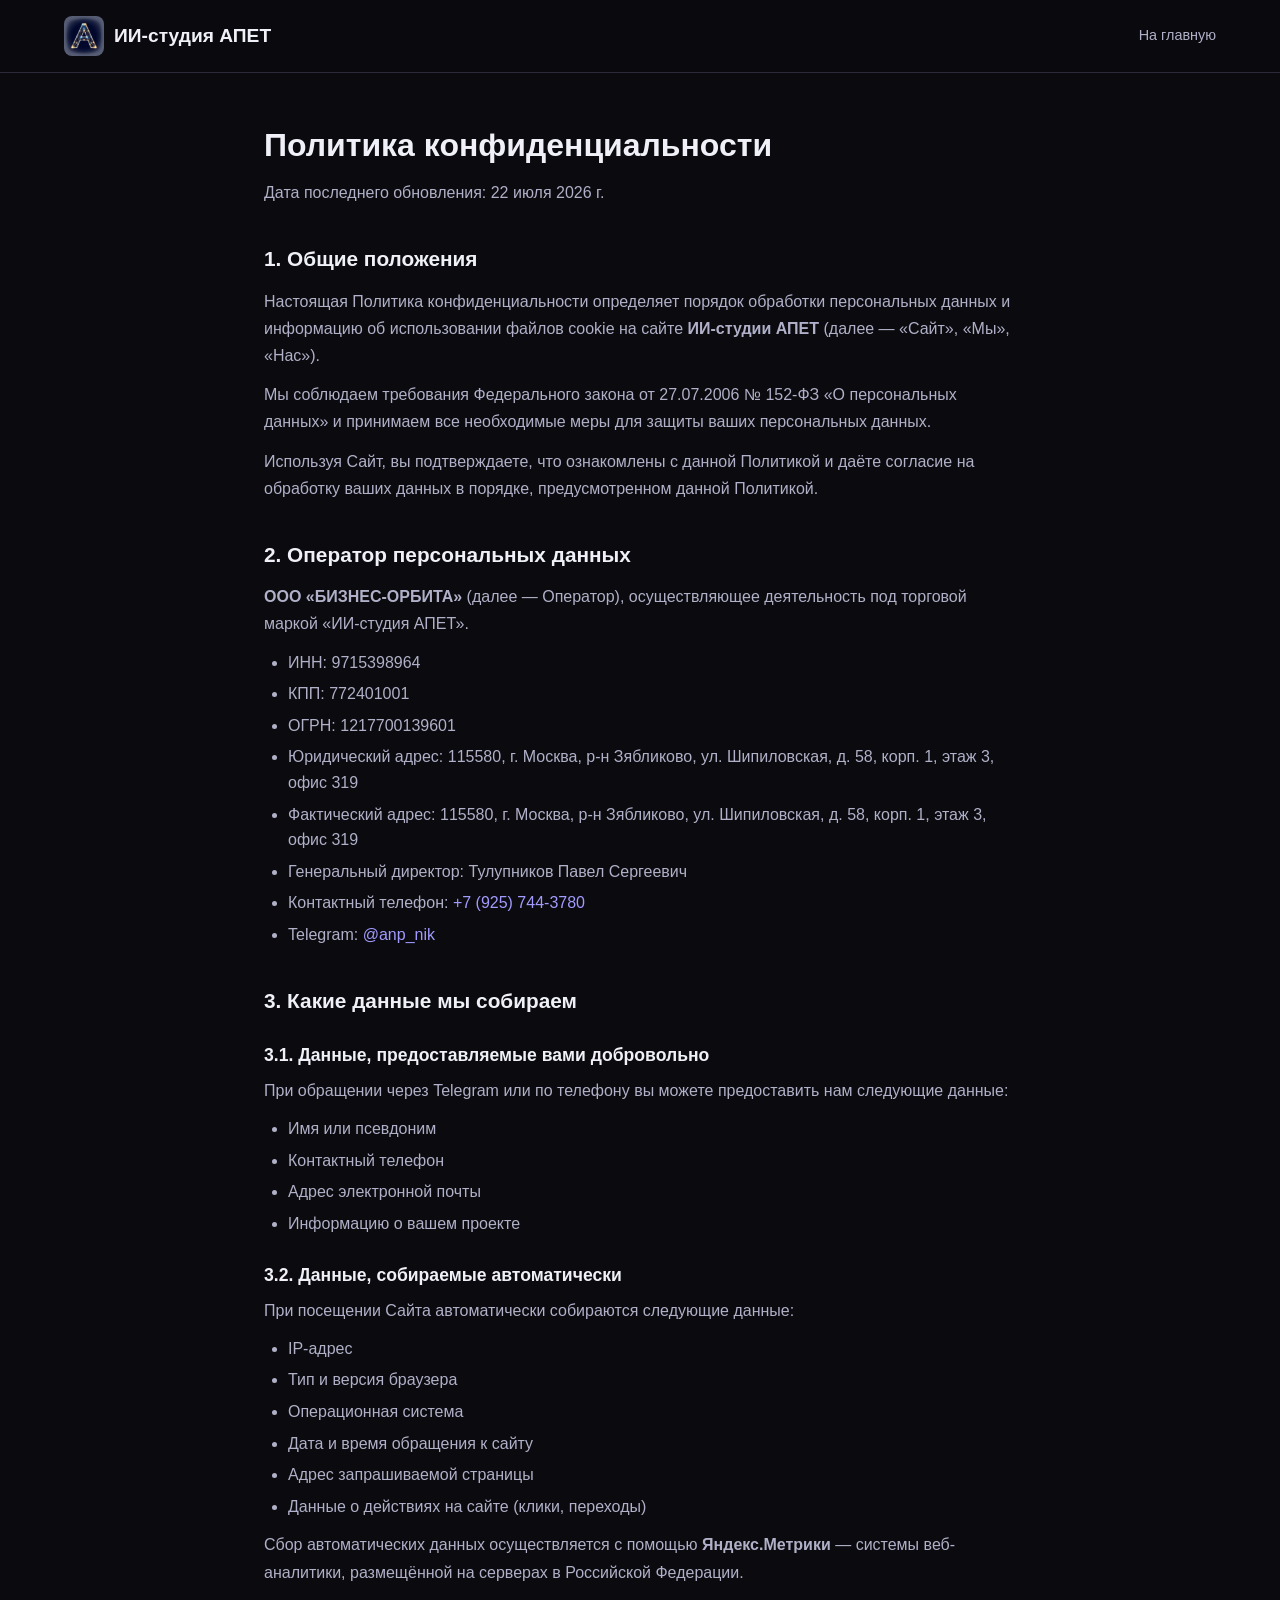
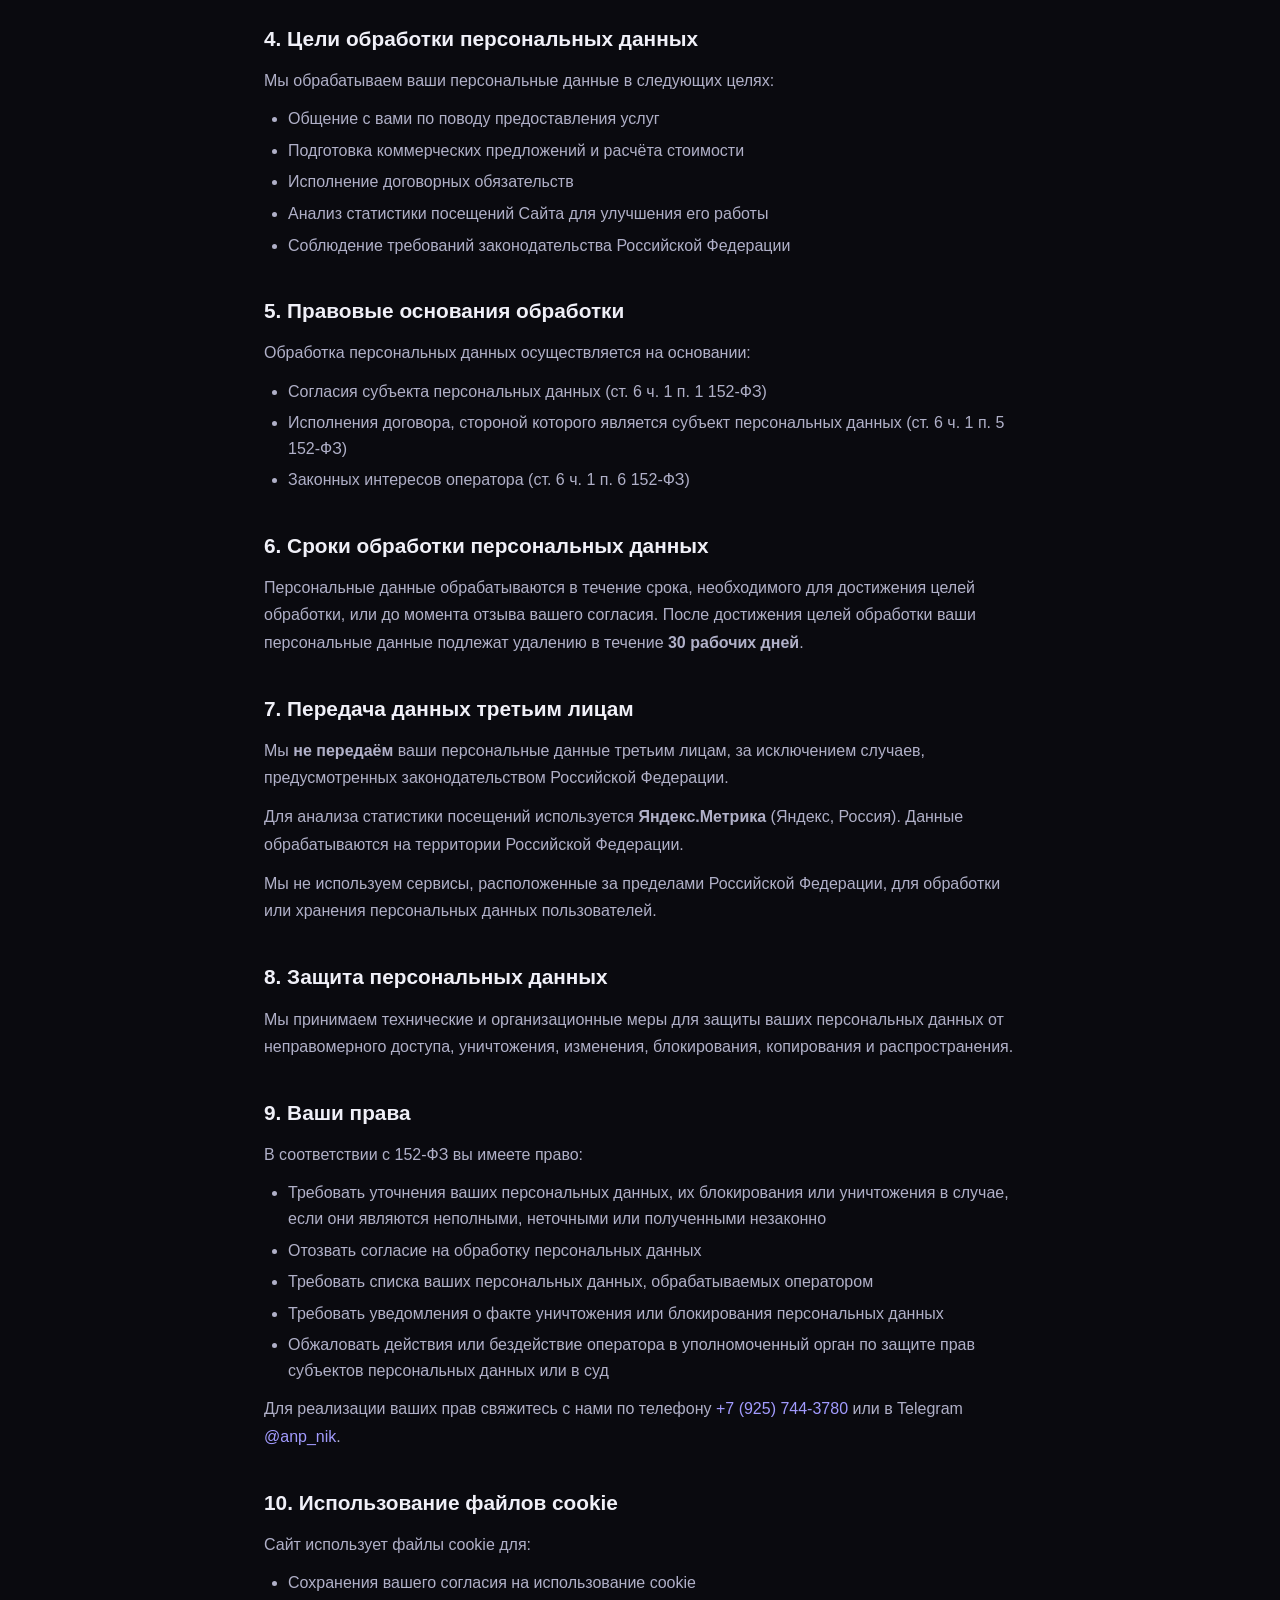
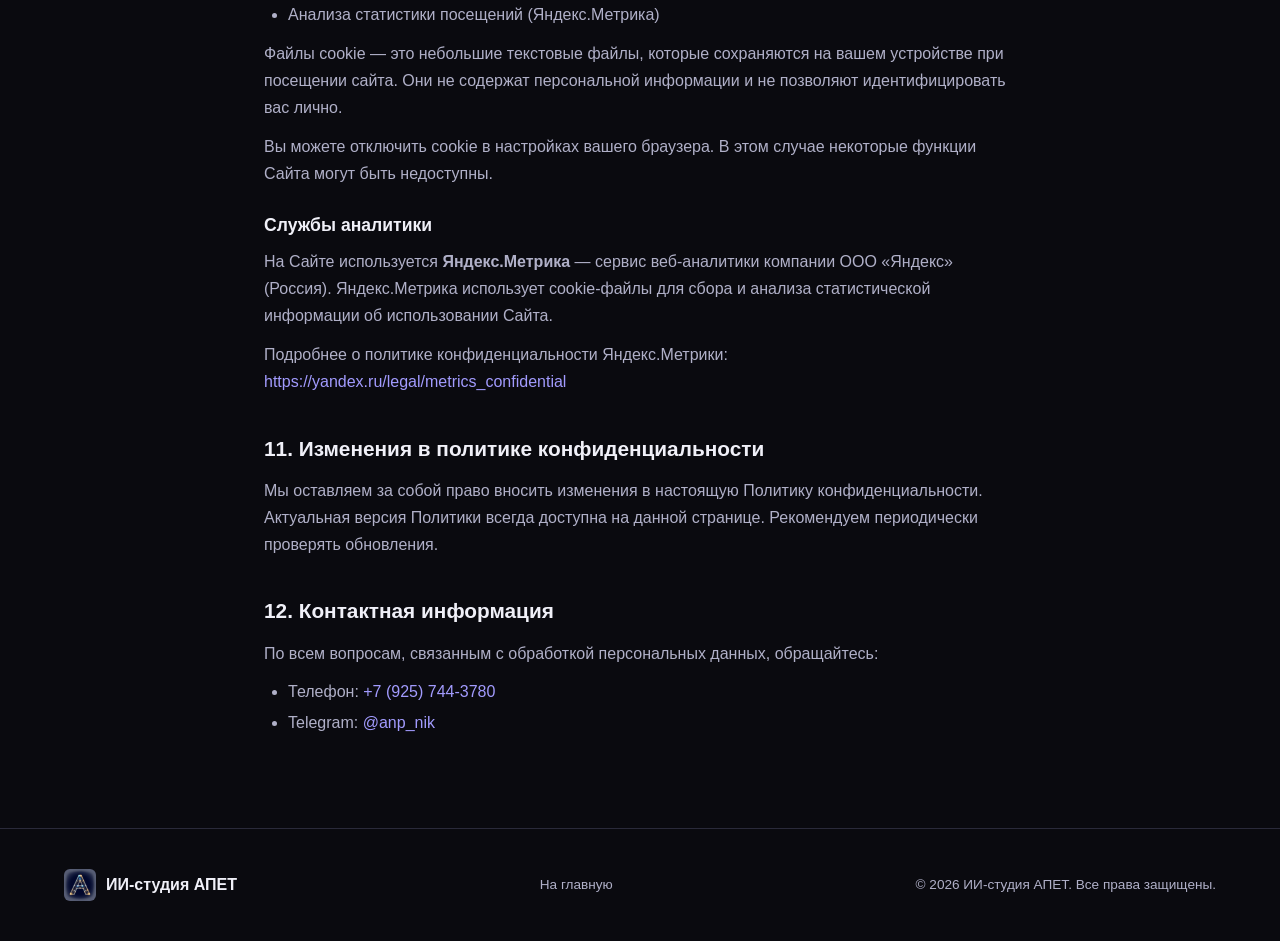
==== privacy.html @ 8ff8e2c4 "Add files via upload" ====
<!DOCTYPE html>
<html lang="ru">
<head>
    <meta charset="UTF-8">
    <meta name="viewport" content="width=device-width, initial-scale=1.0">
    <title>Политика конфиденциальности — ИИ-студия АПЕТ</title>
    <link rel="stylesheet" href="style.css">
</head>
<body>

<header class="header">
    <div class="container header-inner">
        <a href="index.html" class="logo">
            <img src="logo.jpg" alt="ИИ-студия АПЕТ" class="logo-img">
            <span class="logo-text">ИИ-студия АПЕТ</span>
        </a>
        <nav class="nav">
            <a href="index.html" class="nav-link">На главную</a>
        </nav>
    </div>
</header>

<main class="policy-page">
    <div class="container policy-content">

        <h1>Политика конфиденциальности</h1>
        <p class="policy-date">Дата последнего обновления: 22 июля 2026 г.</p>

        <h2>1. Общие положения</h2>
        <p>Настоящая Политика конфиденциальности определяет порядок обработки персональных данных и информацию об использовании файлов cookie на сайте <strong>ИИ-студии АПЕТ</strong> (далее — «Сайт», «Мы», «Нас»).</p>
        <p>Мы соблюдаем требования Федерального закона от 27.07.2006 № 152-ФЗ «О персональных данных» и принимаем все необходимые меры для защиты ваших персональных данных.</p>
        <p>Используя Сайт, вы подтверждаете, что ознакомлены с данной Политикой и даёте согласие на обработку ваших данных в порядке, предусмотренном данной Политикой.</p>

        <h2>2. Оператор персональных данных</h2>
        <p><strong>ООО «БИЗНЕС-ОРБИТА»</strong> (далее — Оператор), осуществляющее деятельность под торговой маркой «ИИ-студия АПЕТ».</p>
        <ul>
            <li>ИНН: 9715398964</li>
            <li>КПП: 772401001</li>
            <li>ОГРН: 1217700139601</li>
            <li>Юридический адрес: 115580, г. Москва, р-н Зябликово, ул. Шипиловская, д. 58, корп. 1, этаж 3, офис 319</li>
            <li>Фактический адрес: 115580, г. Москва, р-н Зябликово, ул. Шипиловская, д. 58, корп. 1, этаж 3, офис 319</li>
            <li>Генеральный директор: Тулупников Павел Сергеевич</li>
            <li>Контактный телефон: <a href="tel:+79257443780">+7 (925) 744-3780</a></li>
            <li>Telegram: <a href="https://t.me/anp_nik">@anp_nik</a></li>
        </ul>

        <h2>3. Какие данные мы собираем</h2>

        <h3>3.1. Данные, предоставляемые вами добровольно</h3>
        <p>При обращении через Telegram или по телефону вы можете предоставить нам следующие данные:</p>
        <ul>
            <li>Имя или псевдоним</li>
            <li>Контактный телефон</li>
            <li>Адрес электронной почты</li>
            <li>Информацию о вашем проекте</li>
        </ul>

        <h3>3.2. Данные, собираемые автоматически</h3>
        <p>При посещении Сайта автоматически собираются следующие данные:</p>
        <ul>
            <li>IP-адрес</li>
            <li>Тип и версия браузера</li>
            <li>Операционная система</li>
            <li>Дата и время обращения к сайту</li>
            <li>Адрес запрашиваемой страницы</li>
            <li>Данные о действиях на сайте (клики, переходы)</li>
        </ul>
        <p>Сбор автоматических данных осуществляется с помощью <strong>Яндекс.Метрики</strong> — системы веб-аналитики, размещённой на серверах в Российской Федерации.</p>

        <h2>4. Цели обработки персональных данных</h2>
        <p>Мы обрабатываем ваши персональные данные в следующих целях:</p>
        <ul>
            <li>Общение с вами по поводу предоставления услуг</li>
            <li>Подготовка коммерческих предложений и расчёта стоимости</li>
            <li>Исполнение договорных обязательств</li>
            <li>Анализ статистики посещений Сайта для улучшения его работы</li>
            <li>Соблюдение требований законодательства Российской Федерации</li>
        </ul>

        <h2>5. Правовые основания обработки</h2>
        <p>Обработка персональных данных осуществляется на основании:</p>
        <ul>
            <li>Согласия субъекта персональных данных (ст. 6 ч. 1 п. 1 152-ФЗ)</li>
            <li>Исполнения договора, стороной которого является субъект персональных данных (ст. 6 ч. 1 п. 5 152-ФЗ)</li>
            <li>Законных интересов оператора (ст. 6 ч. 1 п. 6 152-ФЗ)</li>
        </ul>

        <h2>6. Сроки обработки персональных данных</h2>
        <p>Персональные данные обрабатываются в течение срока, необходимого для достижения целей обработки, или до момента отзыва вашего согласия. После достижения целей обработки ваши персональные данные подлежат удалению в течение <strong>30 рабочих дней</strong>.</p>

        <h2>7. Передача данных третьим лицам</h2>
        <p>Мы <strong>не передаём</strong> ваши персональные данные третьим лицам, за исключением случаев, предусмотренных законодательством Российской Федерации.</p>
        <p>Для анализа статистики посещений используется <strong>Яндекс.Метрика</strong> (Яндекс, Россия). Данные обрабатываются на территории Российской Федерации.</p>
        <p>Мы не используем сервисы, расположенные за пределами Российской Федерации, для обработки или хранения персональных данных пользователей.</p>

        <h2>8. Защита персональных данных</h2>
        <p>Мы принимаем технические и организационные меры для защиты ваших персональных данных от неправомерного доступа, уничтожения, изменения, блокирования, копирования и распространения.</p>

        <h2>9. Ваши права</h2>
        <p>В соответствии с 152-ФЗ вы имеете право:</p>
        <ul>
            <li>Требовать уточнения ваших персональных данных, их блокирования или уничтожения в случае, если они являются неполными, неточными или полученными незаконно</li>
            <li>Отозвать согласие на обработку персональных данных</li>
            <li>Требовать списка ваших персональных данных, обрабатываемых оператором</li>
            <li>Требовать уведомления о факте уничтожения или блокирования персональных данных</li>
            <li>Обжаловать действия или бездействие оператора в уполномоченный орган по защите прав субъектов персональных данных или в суд</li>
        </ul>
        <p>Для реализации ваших прав свяжитесь с нами по телефону <a href="tel:+79257443780">+7 (925) 744-3780</a> или в Telegram <a href="https://t.me/anp_nik">@anp_nik</a>.</p>

        <h2>10. Использование файлов cookie</h2>
        <p>Сайт использует файлы cookie для:</p>
        <ul>
            <li>Сохранения вашего согласия на использование cookie</li>
            <li>Анализа статистики посещений (Яндекс.Метрика)</li>
        </ul>
        <p>Файлы cookie — это небольшие текстовые файлы, которые сохраняются на вашем устройстве при посещении сайта. Они не содержат персональной информации и не позволяют идентифицировать вас лично.</p>
        <p>Вы можете отключить cookie в настройках вашего браузера. В этом случае некоторые функции Сайта могут быть недоступны.</p>

        <h3>Службы аналитики</h3>
        <p>На Сайте используется <strong>Яндекс.Метрика</strong> — сервис веб-аналитики компании ООО «Яндекс» (Россия). Яндекс.Метрика использует cookie-файлы для сбора и анализа статистической информации об использовании Сайта.</p>
        <p>Подробнее о политике конфиденциальности Яндекс.Метрики: <a href="https://yandex.ru/legal/metrics_confidential" target="_blank" rel="noopener">https://yandex.ru/legal/metrics_confidential</a></p>

        <h2>11. Изменения в политике конфиденциальности</h2>
        <p>Мы оставляем за собой право вносить изменения в настоящую Политику конфиденциальности. Актуальная версия Политики всегда доступна на данной странице. Рекомендуем периодически проверять обновления.</p>

        <h2>12. Контактная информация</h2>
        <p>По всем вопросам, связанным с обработкой персональных данных, обращайтесь:</p>
        <ul>
            <li>Телефон: <a href="tel:+79257443780">+7 (925) 744-3780</a></li>
            <li>Telegram: <a href="https://t.me/anp_nik">@anp_nik</a></li>
        </ul>

    </div>
</main>

<footer class="footer">
    <div class="container footer-inner">
        <div class="footer-logo">
            <img src="logo.jpg" alt="ИИ-студия АПЕТ" class="footer-logo-img">
            <span>ИИ-студия АПЕТ</span>
        </div>
        <nav class="footer-links">
            <a href="index.html" class="footer-link">На главную</a>
        </nav>
        <p class="footer-copy">&copy; 2026 ИИ-студия АПЕТ. Все права защищены.</p>
    </div>
</footer>

</body>
</html>
---- style.css ----
/* ===== Reset & Base ===== */
*, *::before, *::after {
    margin: 0;
    padding: 0;
    box-sizing: border-box;
}

:root {
    --bg: #0a0a0f;
    --bg-card: #13131a;
    --bg-card-hover: #1a1a24;
    --accent: #6c5ce7;
    --accent-light: #a29bfe;
    --accent-glow: rgba(108, 92, 231, 0.3);
    --text: #f0f0f8;
    --text-dim: #b0b0c8;
    --border: #2a2a3a;
    --radius: 12px;
    --radius-lg: 20px;
    --transition: 0.3s ease;
}

html {
    scroll-behavior: smooth;
}

body {
    font-family: -apple-system, BlinkMacSystemFont, 'Segoe UI', Roboto, 'Helvetica Neue', Arial, sans-serif;
    background: var(--bg);
    color: var(--text);
    line-height: 1.6;
    -webkit-font-smoothing: antialiased;
}

.container {
    max-width: 1200px;
    margin: 0 auto;
    padding: 0 24px;
}

img {
    max-width: 100%;
    height: auto;
}

a {
    color: var(--accent-light);
    text-decoration: none;
    transition: color var(--transition);
}

a:hover {
    color: var(--accent);
}

/* ===== Header ===== */
.header {
    position: fixed;
    top: 0;
    left: 0;
    right: 0;
    z-index: 100;
    background: rgba(10, 10, 15, 0.85);
    backdrop-filter: blur(16px);
    border-bottom: 1px solid var(--border);
}

.header-inner {
    display: flex;
    align-items: center;
    justify-content: space-between;
    height: 72px;
}

.logo {
    display: flex;
    align-items: center;
    gap: 10px;
    color: var(--text);
    font-weight: 700;
    font-size: 1.2rem;
}

.logo-img {
    width: 40px;
    height: 40px;
    border-radius: 8px;
    object-fit: cover;
}

.nav {
    display: flex;
    align-items: center;
    gap: 32px;
}

.nav-link {
    color: var(--text-dim);
    font-size: 0.9rem;
    font-weight: 500;
    transition: color var(--transition);
}

.nav-link:hover {
    color: var(--text);
}

.nav-cta {
    background: var(--accent);
    color: #fff !important;
    padding: 8px 20px;
    border-radius: 8px;
    font-weight: 600;
}

.nav-cta:hover {
    background: var(--accent-light);
    color: #fff !important;
}

.burger {
    display: none;
    flex-direction: column;
    gap: 5px;
    background: none;
    border: none;
    cursor: pointer;
    padding: 4px;
}

.burger span {
    width: 24px;
    height: 2px;
    background: var(--text);
    border-radius: 2px;
    transition: var(--transition);
}

.burger.active span:nth-child(1) {
    transform: rotate(45deg) translate(5px, 5px);
}

.burger.active span:nth-child(2) {
    opacity: 0;
}

.burger.active span:nth-child(3) {
    transform: rotate(-45deg) translate(5px, -5px);
}

/* ===== Hero ===== */
.hero {
    padding: 160px 0 100px;
    text-align: center;
    background: radial-gradient(ellipse at 50% 0%, var(--accent-glow) 0%, transparent 60%);
}

.hero-title {
    font-size: clamp(2rem, 5vw, 3.5rem);
    font-weight: 800;
    line-height: 1.15;
    margin-bottom: 24px;
    letter-spacing: -0.02em;
}

.hero-sub {
    font-size: 1.15rem;
    color: var(--text-dim);
    max-width: 680px;
    margin: 0 auto 40px;
    line-height: 1.7;
}

.btn {
    display: inline-block;
    padding: 14px 32px;
    border-radius: 10px;
    font-size: 1rem;
    font-weight: 600;
    cursor: pointer;
    border: none;
    transition: all var(--transition);
    text-align: center;
}

.btn-primary {
    background: var(--accent);
    color: #fff;
}

.btn-primary:hover {
    background: var(--accent-light);
    color: #fff;
    transform: translateY(-2px);
    box-shadow: 0 8px 30px var(--accent-glow);
}

.btn-secondary {
    background: transparent;
    color: var(--text);
    border: 1px solid var(--border);
}

.btn-secondary:hover {
    border-color: var(--accent);
    color: var(--accent-light);
}

/* ===== Section Titles ===== */
.section-title {
    font-size: clamp(1.6rem, 3vw, 2.4rem);
    font-weight: 700;
    text-align: center;
    margin-bottom: 16px;
    letter-spacing: -0.01em;
}

.section-sub {
    text-align: center;
    color: var(--text-dim);
    max-width: 600px;
    margin: 0 auto 48px;
    font-size: 1.05rem;
}

/* ===== About ===== */
.about {
    padding: 100px 0;
}

.about-grid {
    display: grid;
    grid-template-columns: 1.5fr 1fr;
    gap: 60px;
    align-items: center;
    margin-top: 48px;
}

.about-text p {
    margin-bottom: 16px;
    color: var(--text-dim);
    font-size: 1.05rem;
}

.about-stats {
    display: flex;
    flex-direction: column;
    gap: 24px;
}

.stat {
    background: var(--bg-card);
    border: 1px solid var(--border);
    border-radius: var(--radius);
    padding: 24px 28px;
    text-align: center;
}

.stat-number {
    display: block;
    font-size: 2.5rem;
    font-weight: 800;
    color: var(--accent-light);
    line-height: 1;
    margin-bottom: 8px;
}

.stat-label {
    color: var(--text-dim);
    font-size: 0.9rem;
}

/* ===== Services ===== */
.services {
    padding: 100px 0;
    background: var(--bg-card);
}

.services-grid {
    display: grid;
    grid-template-columns: repeat(3, 1fr);
    gap: 24px;
    margin-top: 48px;
}

.service-card {
    background: var(--bg);
    border: 1px solid var(--border);
    border-radius: var(--radius);
    padding: 32px 28px;
    transition: all var(--transition);
}

.service-card:hover {
    border-color: var(--accent);
    transform: translateY(-4px);
    box-shadow: 0 12px 40px rgba(108, 92, 231, 0.1);
}

.service-icon {
    font-size: 2rem;
    margin-bottom: 16px;
}

.service-card h3 {
    font-size: 1.15rem;
    font-weight: 600;
    margin-bottom: 12px;
}

.service-card p {
    color: var(--text-dim);
    font-size: 0.95rem;
    line-height: 1.6;
}

/* ===== Portfolio ===== */
.portfolio {
    padding: 100px 0;
}

.portfolio-grid {
    display: grid;
    grid-template-columns: repeat(3, 1fr);
    gap: 28px;
}

.portfolio-item {
    background: var(--bg-card);
    border: 1px solid var(--border);
    border-radius: var(--radius-lg);
    overflow: hidden;
    transition: all var(--transition);
}

.portfolio-item:hover {
    border-color: var(--accent);
    transform: translateY(-4px);
}

.video-wrapper {
    position: relative;
    width: 100%;
    aspect-ratio: 16 / 9;
    background: #000;
}

.video-wrapper.vertical {
    aspect-ratio: 9 / 16;
    max-height: 500px;
    margin: 0 auto;
}

.portfolio-item:has(.video-wrapper.vertical) {
    max-width: 280px;
    margin: 0 auto;
}

.video-wrapper video {
    width: 100%;
    height: 100%;
    object-fit: cover;
}

.portfolio-info {
    padding: 20px 24px 24px;
}

.portfolio-info h3 {
    font-size: 1.1rem;
    font-weight: 600;
    margin-bottom: 8px;
}

.portfolio-info p {
    color: var(--text-dim);
    font-size: 0.9rem;
    line-height: 1.5;
}

/* ===== Process ===== */
.process {
    padding: 100px 0;
    background: var(--bg-card);
}

.process-steps {
    display: grid;
    grid-template-columns: repeat(4, 1fr);
    gap: 24px;
    margin-top: 48px;
}

.step {
    position: relative;
    padding: 32px 24px;
    background: var(--bg);
    border: 1px solid var(--border);
    border-radius: var(--radius);
}

.step-number {
    font-size: 3rem;
    font-weight: 800;
    color: var(--accent);
    opacity: 0.3;
    line-height: 1;
    margin-bottom: 16px;
}

.step h3 {
    font-size: 1.05rem;
    font-weight: 600;
    margin-bottom: 10px;
}

.step p {
    color: var(--text-dim);
    font-size: 0.9rem;
    line-height: 1.5;
}

/* ===== Why ===== */
.why {
    padding: 100px 0;
}

.why-grid {
    display: grid;
    grid-template-columns: repeat(4, 1fr);
    gap: 24px;
    margin-top: 48px;
}

.why-card {
    text-align: center;
    padding: 36px 24px;
    background: var(--bg-card);
    border: 1px solid var(--border);
    border-radius: var(--radius);
    transition: all var(--transition);
}

.why-card:hover {
    border-color: var(--accent);
    transform: translateY(-4px);
}

.why-icon {
    font-size: 2.2rem;
    margin-bottom: 16px;
}

.why-card h3 {
    font-size: 1.1rem;
    font-weight: 600;
    margin-bottom: 10px;
}

.why-card p {
    color: var(--text-dim);
    font-size: 0.9rem;
    line-height: 1.5;
}

/* ===== Testimonials ===== */
.testimonials {
    padding: 100px 0;
    background: var(--bg-card);
}

.testimonials-grid {
    display: grid;
    grid-template-columns: repeat(2, 1fr);
    gap: 24px;
    margin-top: 48px;
}

.testimonial-card {
    background: var(--bg);
    border: 1px solid var(--border);
    border-radius: var(--radius-lg);
    padding: 32px 28px;
    display: flex;
    flex-direction: column;
    justify-content: space-between;
    transition: all var(--transition);
}

.testimonial-card:hover {
    border-color: var(--accent);
}

.testimonial-text {
    font-size: 1rem;
    line-height: 1.7;
    color: var(--text-dim);
    margin-bottom: 20px;
    font-style: italic;
}

.testimonial-author strong {
    display: block;
    color: var(--text);
    font-size: 1rem;
}

.testimonial-author span {
    color: var(--accent-light);
    font-size: 0.85rem;
}

/* ===== FAQ ===== */
.faq {
    padding: 100px 0;
}

.faq-list {
    max-width: 800px;
    margin: 48px auto 0;
    display: flex;
    flex-direction: column;
    gap: 12px;
}

.faq-item {
    background: var(--bg-card);
    border: 1px solid var(--border);
    border-radius: var(--radius);
    overflow: hidden;
    transition: border-color var(--transition);
}

.faq-item[open] {
    border-color: var(--accent);
}

.faq-item summary {
    padding: 20px 24px;
    font-weight: 600;
    font-size: 1rem;
    cursor: pointer;
    list-style: none;
    display: flex;
    align-items: center;
    justify-content: space-between;
    transition: color var(--transition);
}

.faq-item summary::-webkit-details-marker {
    display: none;
}

.faq-item summary::after {
    content: '+';
    font-size: 1.4rem;
    color: var(--accent);
    transition: transform var(--transition);
}

.faq-item[open] summary::after {
    transform: rotate(45deg);
}

.faq-item summary:hover {
    color: var(--accent-light);
}

.faq-item p {
    padding: 0 24px 20px;
    color: var(--text-dim);
    font-size: 0.95rem;
    line-height: 1.6;
}

/* ===== CTA ===== */
.cta {
    padding: 100px 0;
    background: radial-gradient(ellipse at 50% 100%, var(--accent-glow) 0%, transparent 60%);
}

.cta-inner {
    text-align: center;
}

.cta-title {
    font-size: clamp(1.8rem, 4vw, 2.8rem);
    font-weight: 800;
    margin-bottom: 16px;
}

.cta-sub {
    color: var(--text-dim);
    font-size: 1.1rem;
    max-width: 550px;
    margin: 0 auto 36px;
}

.cta-contacts {
    display: flex;
    gap: 16px;
    justify-content: center;
    flex-wrap: wrap;
    margin-bottom: 24px;
}

.cta-social {
    display: flex;
    gap: 24px;
    justify-content: center;
}

.social-link {
    color: var(--text-dim);
    font-size: 0.9rem;
    transition: color var(--transition);
}

.social-link:hover {
    color: var(--accent-light);
}

/* ===== Footer ===== */
.footer {
    padding: 40px 0;
    border-top: 1px solid var(--border);
}

.footer-inner {
    display: flex;
    align-items: center;
    justify-content: space-between;
}

.footer-logo {
    display: flex;
    align-items: center;
    gap: 10px;
    font-weight: 600;
}

.footer-logo-img {
    width: 32px;
    height: 32px;
    border-radius: 6px;
    object-fit: cover;
}

.footer-copy {
    color: var(--text-dim);
    font-size: 0.85rem;
}

/* ===== Responsive ===== */
@media (max-width: 1024px) {
    .services-grid,
    .portfolio-grid {
        grid-template-columns: repeat(2, 1fr);
    }

    .process-steps,
    .why-grid {
        grid-template-columns: repeat(2, 1fr);
    }
}

@media (max-width: 768px) {
    .nav {
        position: fixed;
        top: 72px;
        left: 0;
        right: 0;
        background: rgba(10, 10, 15, 0.95);
        backdrop-filter: blur(16px);
        flex-direction: column;
        padding: 32px 24px;
        gap: 20px;
        border-bottom: 1px solid var(--border);
        transform: translateY(-100%);
        opacity: 0;
        pointer-events: none;
        transition: all var(--transition);
    }

    .nav.active {
        transform: translateY(0);
        opacity: 1;
        pointer-events: all;
    }

    .burger {
        display: flex;
    }

    .about-grid {
        grid-template-columns: 1fr;
        gap: 40px;
    }

    .about-stats {
        flex-direction: row;
        gap: 16px;
    }

    .stat {
        flex: 1;
    }

    .services-grid,
    .portfolio-grid,
    .testimonials-grid {
        grid-template-columns: 1fr;
    }

    .process-steps,
    .why-grid {
        grid-template-columns: 1fr;
    }

    .hero {
        padding: 120px 0 60px;
    }

    .footer-inner {
        flex-direction: column;
        gap: 12px;
        text-align: center;
    }
}

@media (max-width: 480px) {
    .about-stats {
        flex-direction: column;
    }

    .cta-contacts {
        flex-direction: column;
        align-items: center;
    }

    .btn {
        width: 100%;
        max-width: 280px;
    }
}

/* ===== Cookie Banner ===== */
.cookie-banner {
    display: none;
    position: fixed;
    bottom: 0;
    left: 0;
    right: 0;
    z-index: 200;
    background: rgba(19, 19, 26, 0.97);
    backdrop-filter: blur(12px);
    border-top: 1px solid var(--border);
    padding: 20px 24px;
}

.cookie-inner {
    max-width: 1200px;
    margin: 0 auto;
    display: flex;
    align-items: center;
    justify-content: space-between;
    gap: 20px;
}

.cookie-inner p {
    color: var(--text-dim);
    font-size: 0.9rem;
    line-height: 1.5;
    margin: 0;
}

.cookie-inner a {
    color: var(--accent-light);
    text-decoration: underline;
}

.cookie-btn {
    white-space: nowrap;
    padding: 10px 24px;
    font-size: 0.9rem;
}

/* ===== Footer Links ===== */
.footer-links {
    display: flex;
    gap: 24px;
}

.footer-link {
    color: var(--text-dim);
    font-size: 0.85rem;
    transition: color var(--transition);
}

.footer-link:hover {
    color: var(--accent-light);
}

/* ===== Policy Page ===== */
.policy-page {
    padding: 120px 0 80px;
}

.policy-content {
    max-width: 800px;
}

.policy-content h1 {
    font-size: 2rem;
    font-weight: 800;
    margin-bottom: 8px;
}

.policy-date {
    color: var(--text-dim);
    font-size: 0.9rem;
    margin-bottom: 40px;
}

.policy-content h2 {
    font-size: 1.3rem;
    font-weight: 700;
    margin-top: 36px;
    margin-bottom: 12px;
}

.policy-content h3 {
    font-size: 1.1rem;
    font-weight: 600;
    margin-top: 24px;
    margin-bottom: 8px;
}

.policy-content p {
    color: var(--text-dim);
    font-size: 1rem;
    line-height: 1.7;
    margin-bottom: 12px;
}

.policy-content ul {
    color: var(--text-dim);
    padding-left: 24px;
    margin-bottom: 12px;
}

.policy-content li {
    margin-bottom: 6px;
    line-height: 1.6;
}

.policy-content a {
    color: var(--accent-light);
}
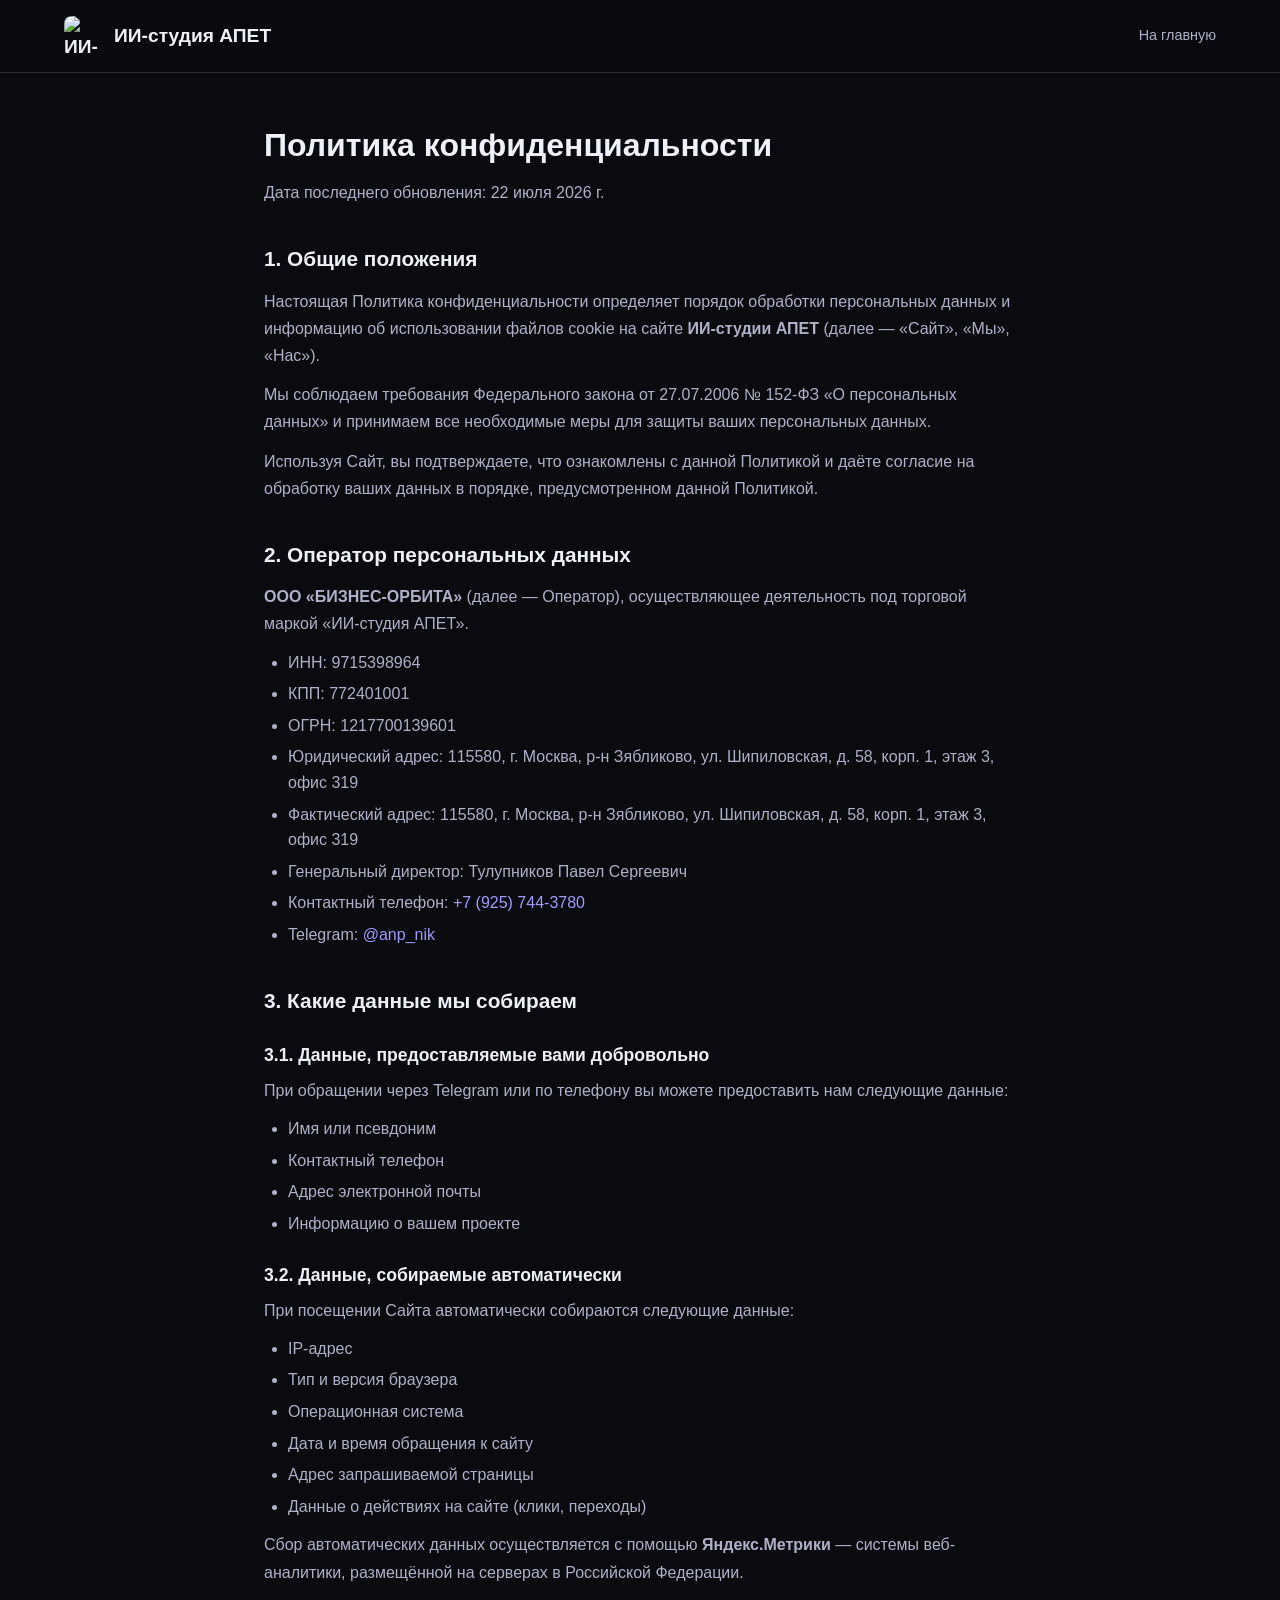
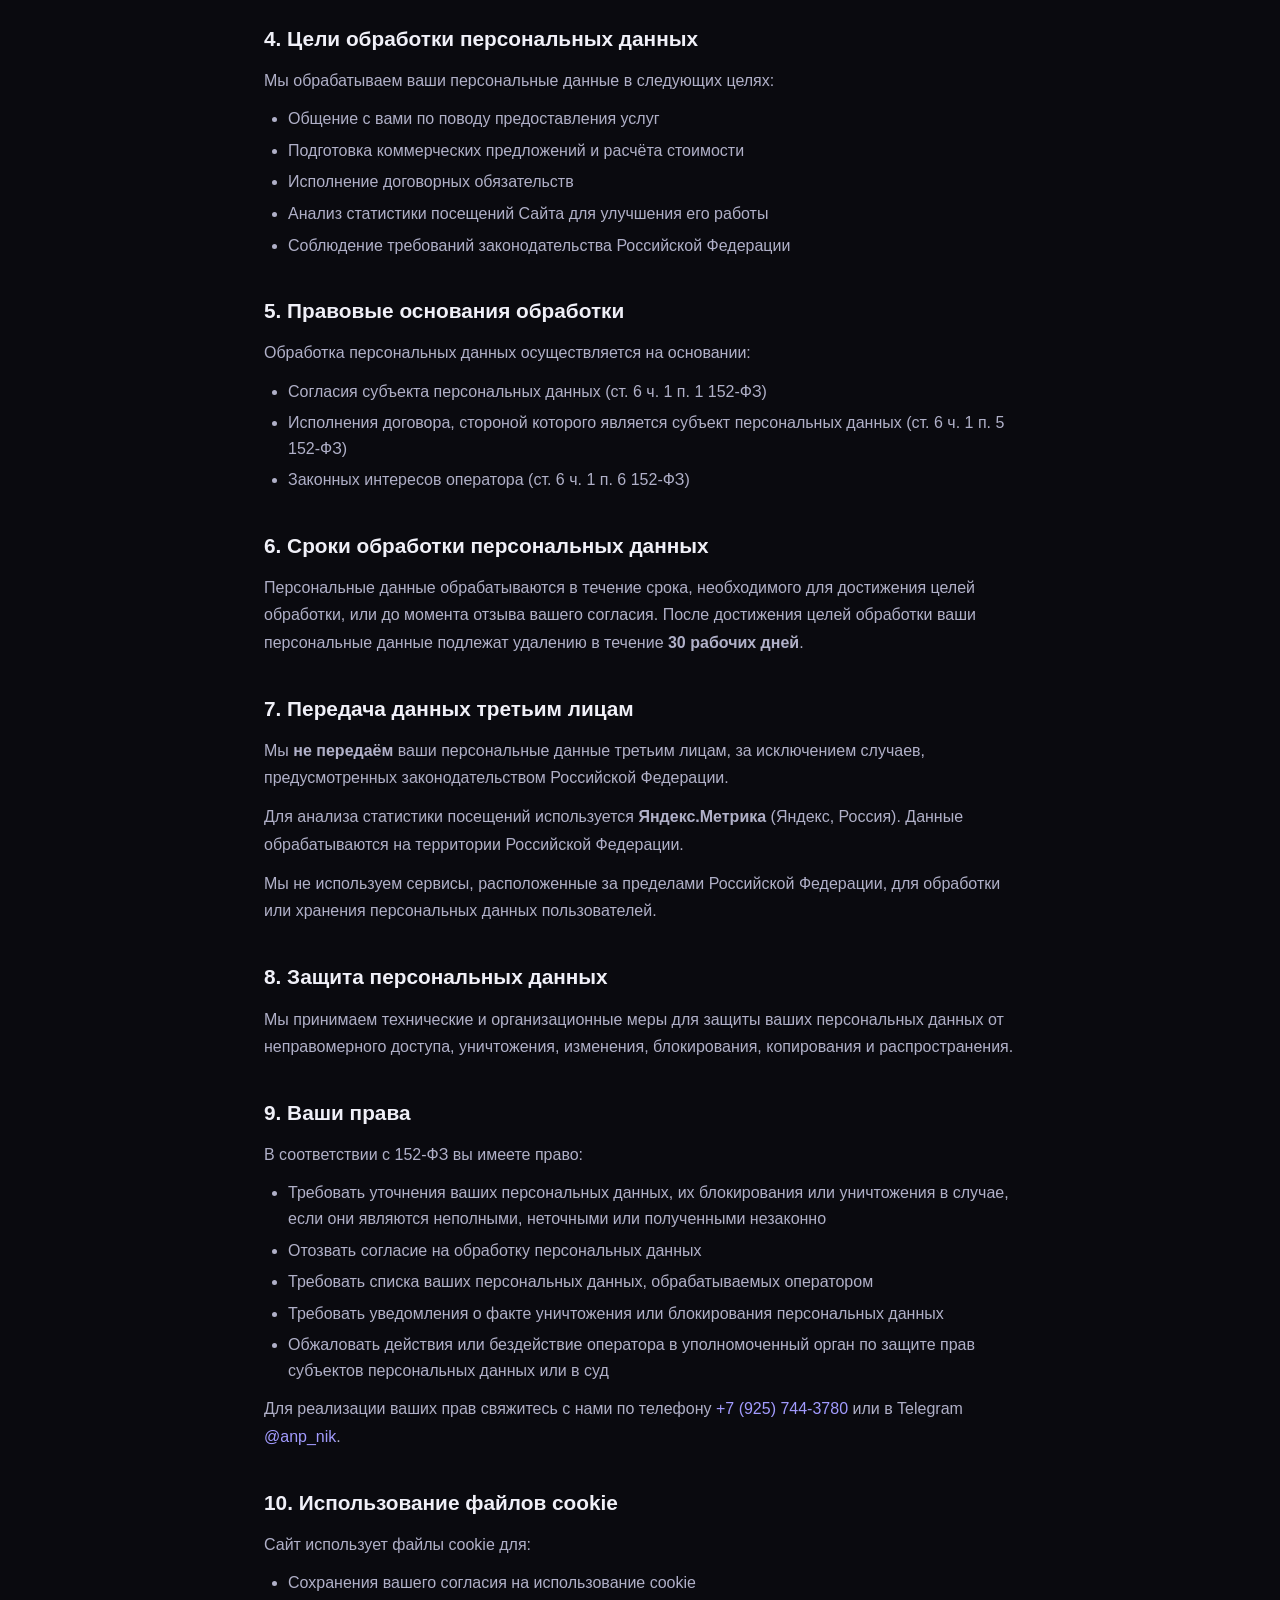
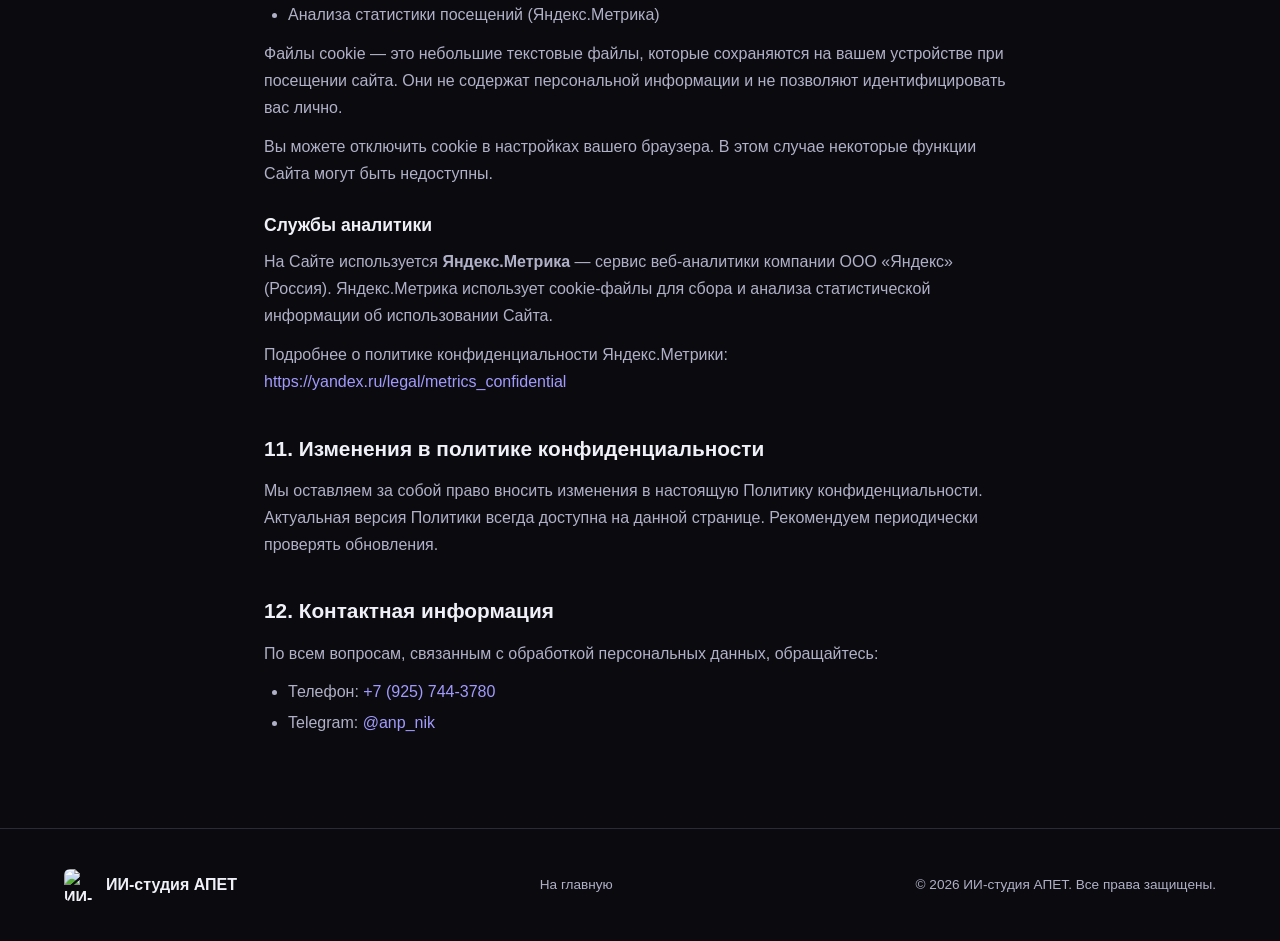
==== commit 83a02b86: "Add files via upload" ====
--- a/privacy.html
+++ b/privacy.html
@@ -11,7 +11,7 @@
 <header class="header">
     <div class="container header-inner">
         <a href="index.html" class="logo">
-            <img src="logo.jpg" alt="ИИ-студия АПЕТ" class="logo-img">
+            <img src="https://raw.githubusercontent.com/silvegeno/site-apet-video/main/logo.jpg" alt="ИИ-студия АПЕТ" class="logo-img">
             <span class="logo-text">ИИ-студия АПЕТ</span>
         </a>
         <nav class="nav">
@@ -136,7 +136,7 @@
 <footer class="footer">
     <div class="container footer-inner">
         <div class="footer-logo">
-            <img src="logo.jpg" alt="ИИ-студия АПЕТ" class="footer-logo-img">
+            <img src="https://raw.githubusercontent.com/silvegeno/site-apet-video/main/logo.jpg" alt="ИИ-студия АПЕТ" class="footer-logo-img">
             <span>ИИ-студия АПЕТ</span>
         </div>
         <nav class="footer-links">
